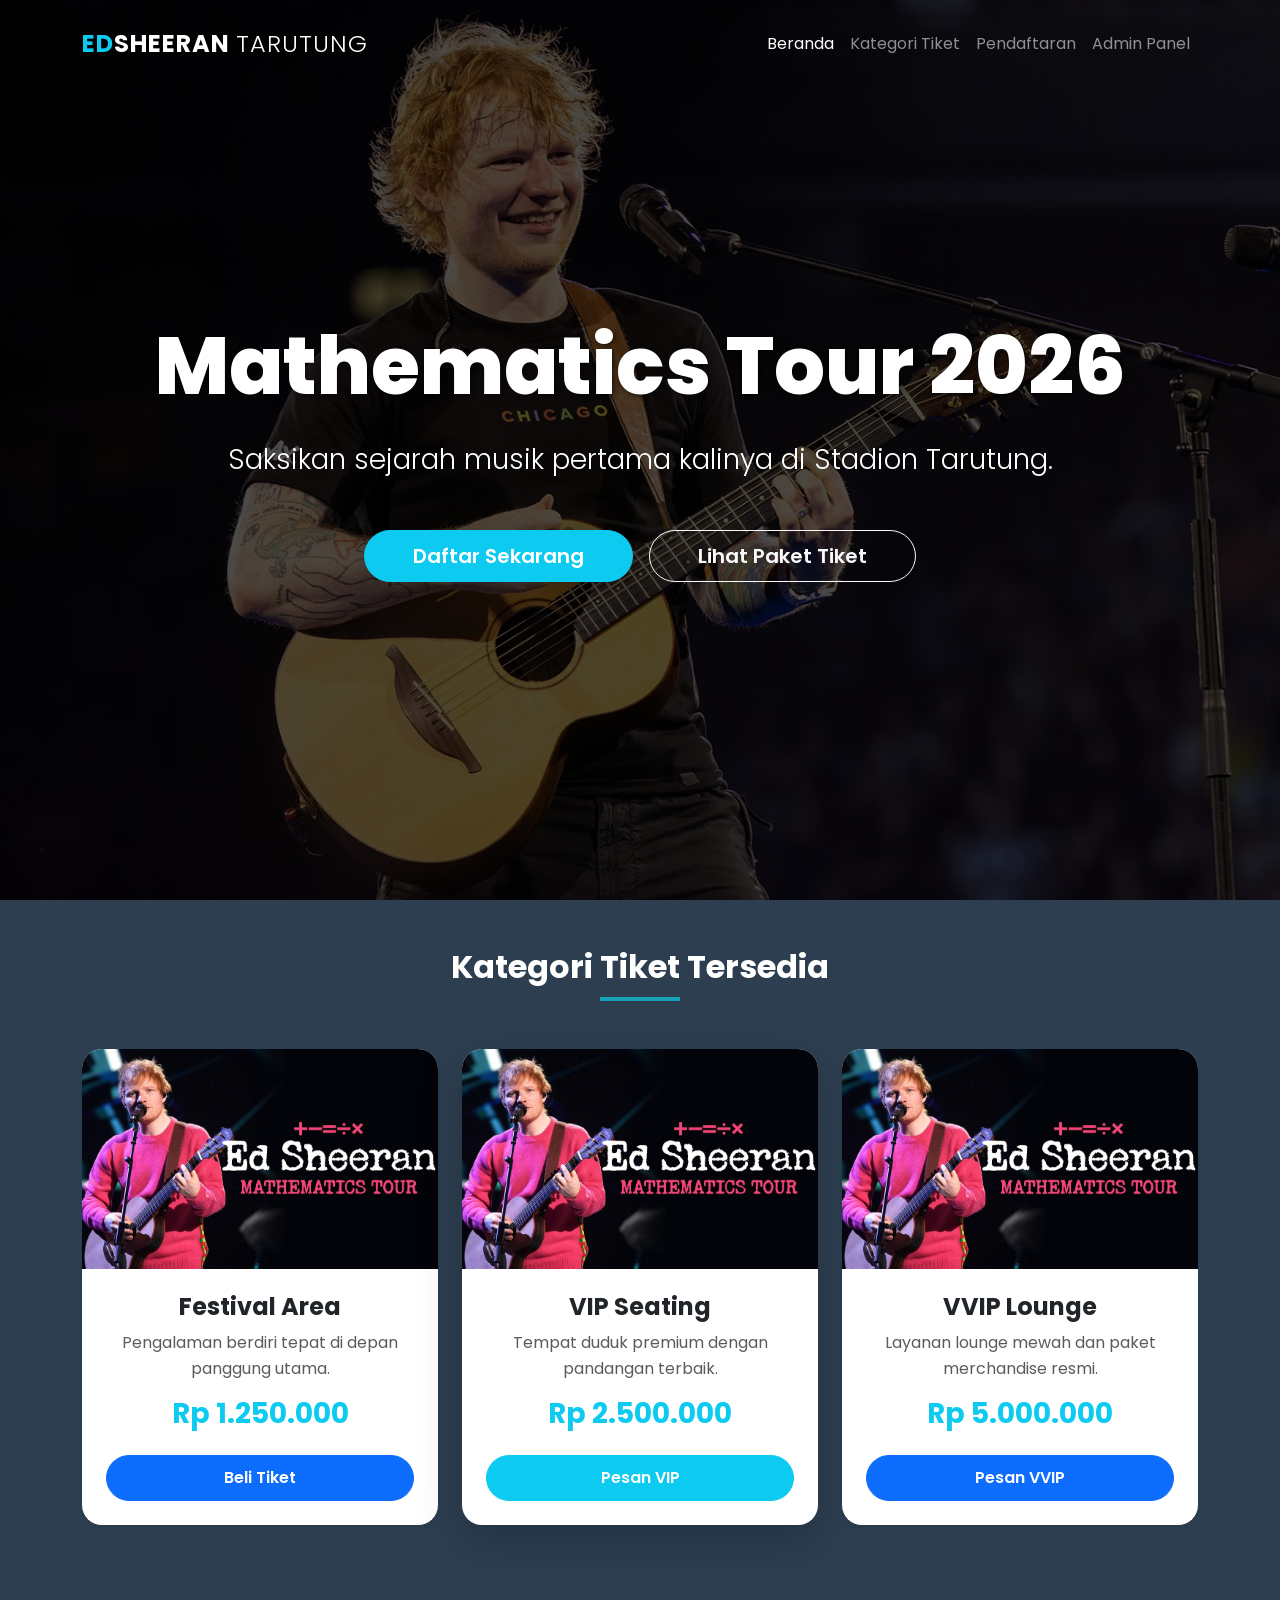
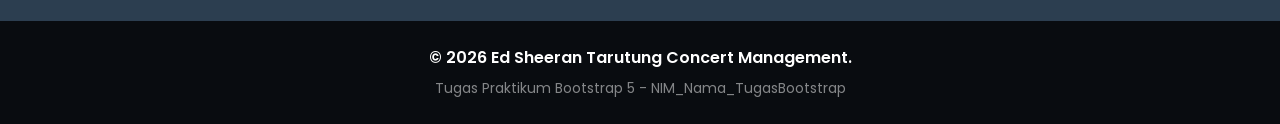
==== index.html @ 990b34ba "Tugas Kelompok 2" ====
<!DOCTYPE html>
<html lang="id">
<head>
    <!-- Pengaturan Meta Data (Self-closing) -->
    <meta charset="UTF-8" />
    <meta name="viewport" content="width=device-width, initial-scale=1.0" />
    <title>Ed Sheeran Live in Tarutung - Beranda</title>
    
    <!-- Memanggil CSS Bootstrap 5 -->
    <link href="https://cdn.jsdelivr.net/npm/bootstrap@5.3.0/dist/css/bootstrap.min.css" rel="stylesheet" />
    <!-- Memanggil Font Poppins -->
    <link href="https://fonts.googleapis.com/css2?family=Poppins:wght@300;400;600;700;800&display=swap" rel="stylesheet" />
    <!-- Menghubungkan file CSS Custom -->
    <link rel="stylesheet" href="css/style.css" />
</head>
<!-- KUNCI PERUBAHAN: Menambahkan class bg-full-image pada body agar gambar hero jadi background seluruh halaman -->
<body class="bg-full-image">

    <!-- NAVBAR: Bagian navigasi yang menempel di atas layar -->
    <nav class="navbar navbar-expand-lg navbar-dark fixed-top" id="mainNav">
        <div class="container">
            <a class="navbar-brand fw-bold" href="#">
                <span class="text-info">ED</span>SHEERAN <span class="fw-light">TARUTUNG</span>
            </a>
            <button class="navbar-toggler" type="button" data-bs-toggle="collapse" data-bs-target="#navbarNav">
                <span class="navbar-toggler-icon"></span>
            </button>
            <div class="collapse navbar-collapse" id="navbarNav">
                <ul class="navbar-nav ms-auto text-center">
                    <li class="nav-item"><a class="nav-link active" href="index.html">Beranda</a></li>
                    <li class="nav-item"><a class="nav-link" href="#tickets">Kategori Tiket</a></li>
                    <li class="nav-item"><a class="nav-link" href="form_pendaftaran.html">Pendaftaran</a></li>
                    <li class="nav-item"><a class="nav-link" href="dashboard.html">Admin Panel</a></li>
                </ul>
            </div>
        </div>
    </nav>

    <!-- HERO SECTION: Bagian banner utama (Sekarang transparan, menampilkan background body) -->
    <section class="hero-section" id="home">
        <div class="container text-center">
            <h1 class="display-1 hero-title mb-4">Mathematics Tour 2026</h1>
            <p class="lead mb-5 fs-3 fw-light">Saksikan sejarah musik pertama kalinya di Stadion Tarutung.</p>
            <div class="d-grid d-sm-flex justify-content-sm-center gap-3">
                <a href="form_pendaftaran.html" class="btn btn-info btn-lg btn-rounded text-white px-5 shadow">Daftar Sekarang</a>
                <a href="#tickets" class="btn btn-outline-light btn-lg btn-rounded px-5">Lihat Paket Tiket</a>
            </div>
        </div>
    </section>

    <!-- MAIN CONTENT: Bagian kartu tiket -->
    <!-- KUNCI PERUBAHAN: Class bg-light DIBUANG agar section ini transparan dan memperlihatkan background body -->
    <section id="tickets" class="py-5">
        <div class="container">
            <div class="text-center mb-5">
                <h2 class="section-title">Kategori Tiket Tersedia</h2>
            </div>
            
            <div class="row g-4 justify-content-center">
                <!-- Kartu 1: Paket Basic (Kartu tetap solid putih) -->
                <div class="col-md-4">
                    <div class="card h-100 shadow-sm border-0">
                        <img src="img/festival.jpg" class="card-img-top" alt="Festival Ticket" onerror="this.src='https://placehold.co/600x400?text=Festival+Area'" />
                        <!-- Teks diatur spesifik menggunakan class text-dark agar terbaca di atas kartu putih -->
                        <div class="card-body p-4 text-center text-dark">
                            <h4 class="card-title fw-bold">Festival Area</h4>
                            <p class="text-muted">Pengalaman berdiri tepat di depan panggung utama.</p>
                            <div class="h3 fw-bold text-info mb-4">Rp 1.250.000</div>
                            <a href="form_pendaftaran.html" class="btn btn-primary w-100 btn-rounded">Beli Tiket</a>
                        </div>
                    </div>
                </div>

                <!-- Kartu 2: Paket VIP (Kartu tetap solid putih) -->
                <div class="col-md-4">
                    <div class="card h-100 border-info border-2 shadow-lg">
                        <img src="img/vip.jpg" class="card-img-top" alt="VIP Ticket" onerror="this.src='https://placehold.co/600x400?text=VIP+Seating'" />
                        <div class="card-body p-4 text-center text-dark">
                            <h4 class="card-title fw-bold">VIP Seating</h4>
                            <p class="text-muted">Tempat duduk premium dengan pandangan terbaik.</p>
                            <div class="h3 fw-bold text-info mb-4">Rp 2.500.000</div>
                            <a href="form_pendaftaran.html" class="btn btn-info text-white w-100 btn-rounded">Pesan VIP</a>
                        </div>
                    </div>
                </div>

                <!-- Kartu 3: Paket VVIP (Kartu tetap solid putih) -->
                <div class="col-md-4">
                    <div class="card h-100 shadow-sm border-0">
                        <img src="img/vvip.jpg" class="card-img-top" alt="VVIP Ticket" onerror="this.src='https://placehold.co/600x400?text=VVIP+Lounge'" />
                        <div class="card-body p-4 text-center text-dark">
                            <h4 class="card-title fw-bold">VVIP Lounge</h4>
                            <p class="text-muted">Layanan lounge mewah dan paket merchandise resmi.</p>
                            <div class="h3 fw-bold text-info mb-4">Rp 5.000.000</div>
                            <a href="form_pendaftaran.html" class="btn btn-primary w-100 btn-rounded">Pesan VVIP</a>
                        </div>
                    </div>
                </div>
            </div>
        </div>
    </section>

    <!-- FOOTER -->
    <!-- Diberikan background hitam semi-transparan (rgba) agar gambar dasar sedikit terlihat -->
    <footer class="py-4 text-center mt-5" style="background-color: rgba(0,0,0,0.8); color: white;">
        <div class="container">
            <p class="mb-1 fw-semibold">&copy; 2026 Ed Sheeran Tarutung Concert Management.</p>
            <small class="text-white-50">Tugas Praktikum Bootstrap 5 - NIM_Nama_TugasBootstrap</small>
        </div>
    </footer>

    <!-- JS Bootstrap -->
    <script src="https://cdn.jsdelivr.net/npm/bootstrap@5.3.0/dist/js/bootstrap.bundle.min.js"></script>
    
    <script>
        const nav = document.getElementById('mainNav');
        window.addEventListener('scroll', () => {
            if (window.scrollY > 100) {
                nav.classList.add('navbar-scrolled');
            } else {
                nav.classList.remove('navbar-scrolled');
            }
        });
    </script>
</body>
</html>
---- css/style.css ----
/* FILE: style.css
   KETERANGAN: Pusat pengaturan gaya (styling) untuk seluruh halaman web.
   TERHUBUNG KE: index.html, form_pendaftaran.html, dan dashboard.html
*/

/* --- 1. VARIABEL & PENGATURAN DASAR --- */
:root {
    --primary-color: #17a2b8;   /* Warna biru info */
    --secondary-color: #1a1a1a; /* Warna hitam pekat */
    --accent-color: #ffc107;    /* Warna kuning aksen */
}

body {
    font-family: 'Poppins', sans-serif;
    color: #333;
    line-height: 1.6;
    background-color: #f8f9fa; /* Latar belakang default untuk halaman form & dashboard */
}

/* --- 2. PENGATURAN BACKGROUND LANDING PAGE --- */
/* Class ini dipasang di tag <body> pada index.html agar gambar menutupi seluruh halaman dasar */
body.bg-full-image {
    background: linear-gradient(rgba(0,0,0,0.7), rgba(0,0,0,0.7)), 
                url('../img/hero-bg.jpg'); 
    background-size: cover;
    background-position: center center;
    background-attachment: fixed; /* Gambar diam saat halaman di-scroll */
    background-repeat: no-repeat;
    color: white; /* Mengubah teks dasar menjadi putih agar kontras dengan background gelap */
}

/* Fallback jika gambar tidak ada */
body.bg-full-image:not([style*="url"]) {
    background-color: #2c3e50;
}

/* --- 3. GAYA NAVBAR (NAVIGASI) --- */
.navbar {
    transition: all 0.5s ease-in-out;
    padding: 20px 0;
}

.navbar.navbar-scrolled {
    background-color: var(--secondary-color) !important;
    padding: 10px 0;
    box-shadow: 0 4px 12px rgba(0,0,0,0.5);
}

.navbar-brand {
    font-size: 1.5rem;
    letter-spacing: 1px;
}

/* --- 4. GAYA HERO SECTION --- */
.hero-section {
    height: 100vh; /* Tinggi penuh 1 layar */
    display: flex;
    align-items: center;
    /* Background sudah dipindah ke body.bg-full-image */
}

.hero-title {
    font-weight: 800;
    text-shadow: 2px 2px 4px rgba(0,0,0,0.5);
}

/* --- 5. GAYA KARTU (CARD) --- */
.card {
    border: none;
    transition: all 0.3s ease;
    border-radius: 20px;
    overflow: hidden;
    /* Kartu diatur eksplisit menjadi putih agar tidak transparan */
    background-color: #ffffff !important; 
    color: #333 !important; /* Teks di dalam kartu tetap gelap */
}

.card:hover {
    transform: translateY(-15px);
    box-shadow: 0 15px 30px rgba(0,0,0,0.3);
}

.card-img-top {
    height: 220px;
    object-fit: cover;
}

.btn-rounded {
    border-radius: 50px;
    padding: 10px 30px;
    font-weight: 600;
}

/* --- 6. GAYA HALAMAN PENDAFTARAN (form_pendaftaran.html) --- */
.registration-container {
    padding: 100px 0 50px;
}

.registration-card {
    background: white;
    border-radius: 20px;
    padding: 40px;
    box-shadow: 0 10px 30px rgba(0,0,0,0.05);
}

.form-label {
    font-weight: 600;
    margin-bottom: 0.5rem;
}

/* --- 7. GAYA SIDEBAR DASHBOARD (dashboard.html) --- */
.sidebar {
    position: fixed;
    top: 0;
    bottom: 0;
    left: 0;
    z-index: 100;
    padding: 0;
    background-color: #212529;
    color: white;
    min-height: 100vh;
}

.brand-logo {
    padding: 25px;
    font-weight: 700;
    border-bottom: 1px solid rgba(255, 255, 255, 0.1);
    margin-bottom: 20px;
}

.nav-link-custom {
    font-weight: 500;
    color: rgba(255, 255, 255, 0.7);
    padding: 12px 20px;
    text-decoration: none;
    display: block;
    margin: 4px 15px;
    border-radius: 8px;
    transition: 0.2s;
}

.nav-link-custom:hover, .nav-link-custom.active {
    color: #fff;
    background-color: var(--primary-color);
}

.main-content {
    padding: 30px;
}

.card-stat {
    border-radius: 12px;
    border: none;
    transition: transform 0.2s;
}

.card-stat:hover {
    transform: scale(1.05);
}

@media (max-width: 767.98px) {
    .sidebar { 
        position: static;
        min-height: auto;
    }
}

/* --- 8. UTILITAS SECTION --- */
section {
    padding: 80px 0;
}

.section-title {
    font-weight: 700;
    position: relative;
    padding-bottom: 15px;
    margin-bottom: 30px;
    color: white; /* Judul section di landing page menjadi putih */
}

.section-title::after {
    content: '';
    position: absolute;
    bottom: 0;
    left: 50%;
    transform: translateX(-50%);
    width: 80px;
    height: 4px;
    background-color: var(--primary-color);
}
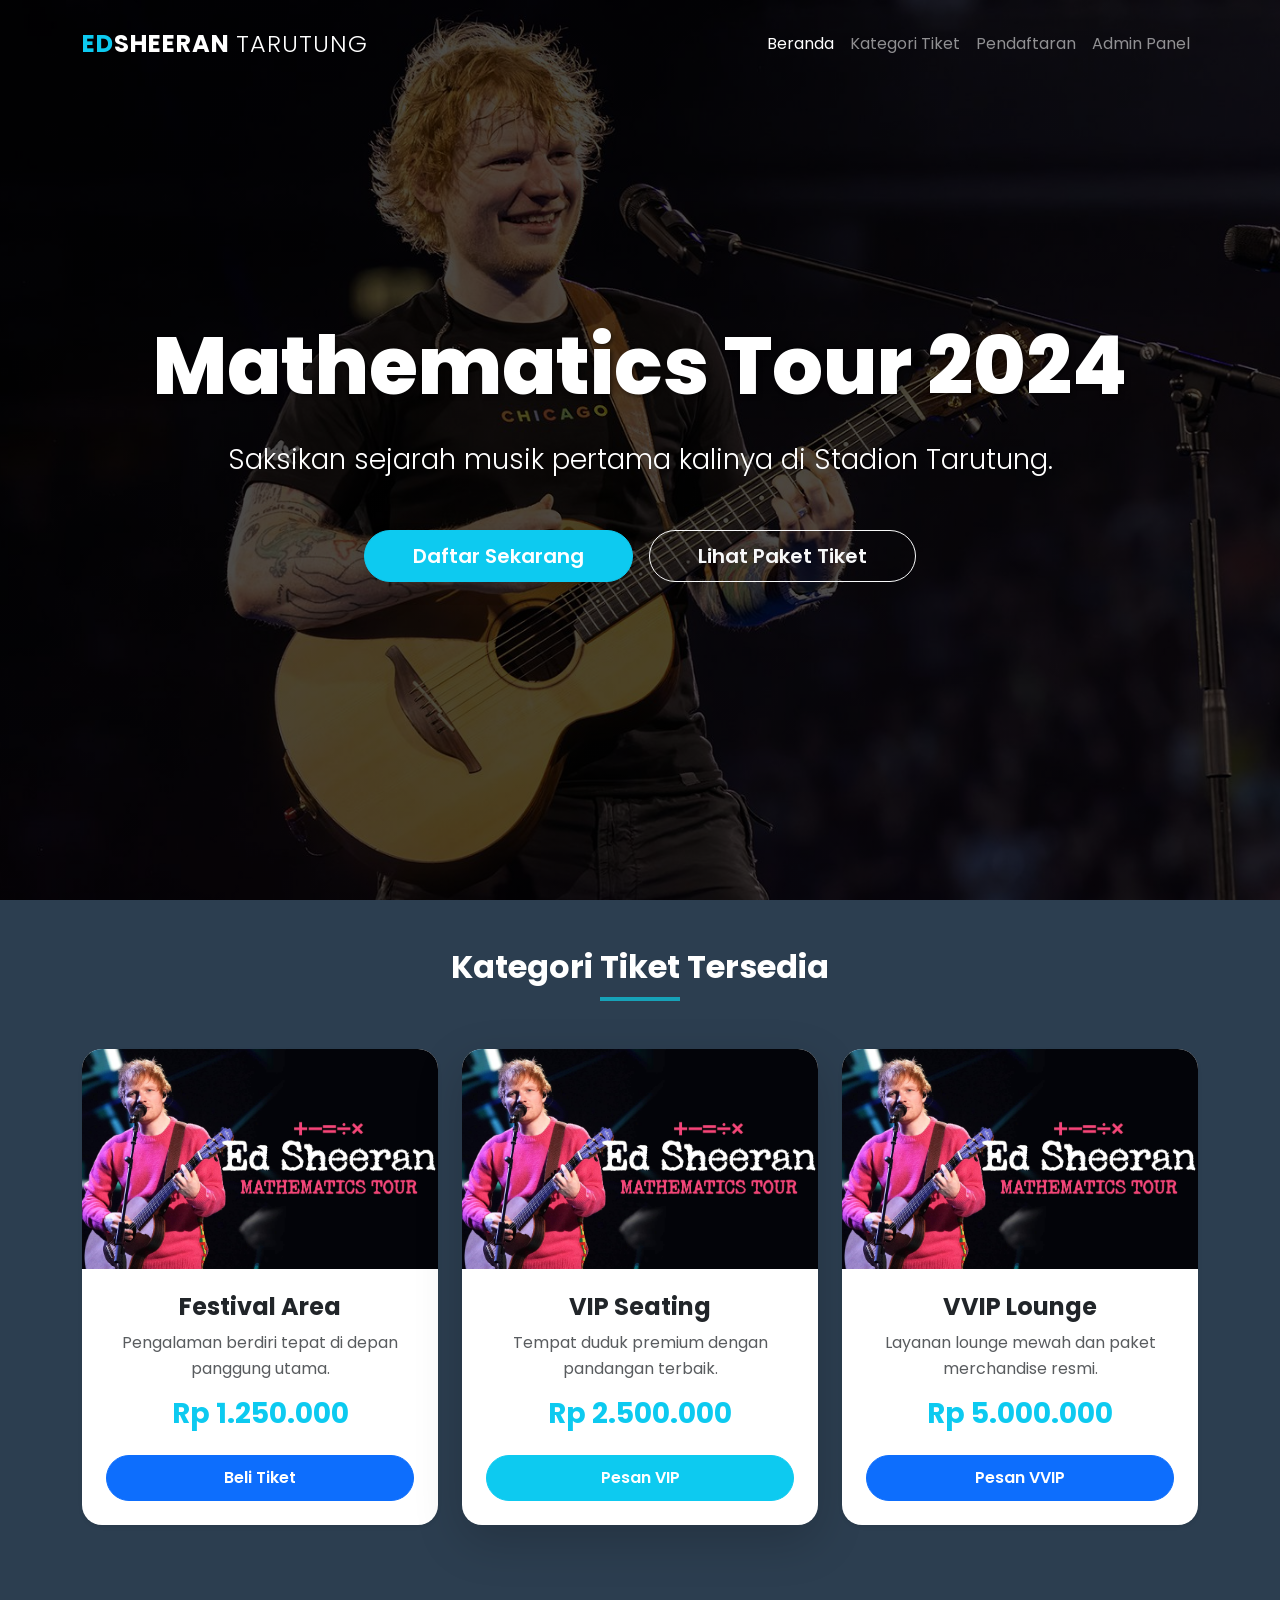
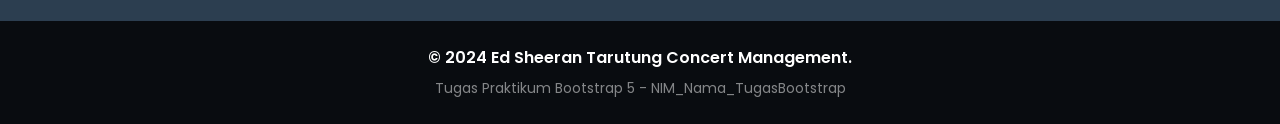
==== commit c7634d3c: "Perubahan pada Tugas Yoga" ====
--- a/index.html
+++ b/index.html
@@ -1,28 +1,27 @@
 <!DOCTYPE html>
 <html lang="id">
 <head>
-    <!-- Pengaturan Meta Data (Self-closing) -->
-    <meta charset="UTF-8" />
-    <meta name="viewport" content="width=device-width, initial-scale=1.0" />
+    <!-- Pengaturan Meta Data (Tanpa garis miring di akhir sesuai standar HTML5) -->
+    <meta charset="UTF-8">
+    <meta name="viewport" content="width=device-width, initial-scale=1.0">
     <title>Ed Sheeran Live in Tarutung - Beranda</title>
     
     <!-- Memanggil CSS Bootstrap 5 -->
-    <link href="https://cdn.jsdelivr.net/npm/bootstrap@5.3.0/dist/css/bootstrap.min.css" rel="stylesheet" />
+    <link href="https://cdn.jsdelivr.net/npm/bootstrap@5.3.0/dist/css/bootstrap.min.css" rel="stylesheet">
     <!-- Memanggil Font Poppins -->
-    <link href="https://fonts.googleapis.com/css2?family=Poppins:wght@300;400;600;700;800&display=swap" rel="stylesheet" />
+    <link href="https://fonts.googleapis.com/css2?family=Poppins:wght@300;400;600;700;800&display=swap" rel="stylesheet">
     <!-- Menghubungkan file CSS Custom -->
-    <link rel="stylesheet" href="css/style.css" />
+    <link rel="stylesheet" href="css/style.css">
 </head>
-<!-- KUNCI PERUBAHAN: Menambahkan class bg-full-image pada body agar gambar hero jadi background seluruh halaman -->
 <body class="bg-full-image">
 
-    <!-- NAVBAR: Bagian navigasi yang menempel di atas layar -->
+    <!-- NAVBAR: Bagian navigasi -->
     <nav class="navbar navbar-expand-lg navbar-dark fixed-top" id="mainNav">
         <div class="container">
             <a class="navbar-brand fw-bold" href="#">
                 <span class="text-info">ED</span>SHEERAN <span class="fw-light">TARUTUNG</span>
             </a>
-            <button class="navbar-toggler" type="button" data-bs-toggle="collapse" data-bs-target="#navbarNav">
+            <button class="navbar-toggler" type="button" data-bs-toggle="collapse" data-bs-target="#navbarNav" aria-label="Toggle navigation">
                 <span class="navbar-toggler-icon"></span>
             </button>
             <div class="collapse navbar-collapse" id="navbarNav">
@@ -36,10 +35,11 @@
         </div>
     </nav>
 
-    <!-- HERO SECTION: Bagian banner utama (Sekarang transparan, menampilkan background body) -->
+    <!-- HERO SECTION -->
     <section class="hero-section" id="home">
         <div class="container text-center">
-            <h1 class="display-1 hero-title mb-4">Mathematics Tour 2026</h1>
+            <!-- H1 adalah hierarki judul tertinggi -->
+            <h1 class="display-1 hero-title mb-4">Mathematics Tour 2024</h1>
             <p class="lead mb-5 fs-3 fw-light">Saksikan sejarah musik pertama kalinya di Stadion Tarutung.</p>
             <div class="d-grid d-sm-flex justify-content-sm-center gap-3">
                 <a href="form_pendaftaran.html" class="btn btn-info btn-lg btn-rounded text-white px-5 shadow">Daftar Sekarang</a>
@@ -48,22 +48,23 @@
         </div>
     </section>
 
-    <!-- MAIN CONTENT: Bagian kartu tiket -->
-    <!-- KUNCI PERUBAHAN: Class bg-light DIBUANG agar section ini transparan dan memperlihatkan background body -->
+    <!-- MAIN CONTENT -->
     <section id="tickets" class="py-5">
         <div class="container">
             <div class="text-center mb-5">
+                <!-- H2 mengikuti H1 secara berurutan -->
                 <h2 class="section-title">Kategori Tiket Tersedia</h2>
             </div>
             
             <div class="row g-4 justify-content-center">
-                <!-- Kartu 1: Paket Basic (Kartu tetap solid putih) -->
+                <!-- Kartu 1: Paket Basic -->
                 <div class="col-md-4">
                     <div class="card h-100 shadow-sm border-0">
-                        <img src="img/festival.jpg" class="card-img-top" alt="Festival Ticket" onerror="this.src='https://placehold.co/600x400?text=Festival+Area'" />
-                        <!-- Teks diatur spesifik menggunakan class text-dark agar terbaca di atas kartu putih -->
+                        <!-- Tag img diperbaiki tanpa garis miring di akhir -->
+                        <img src="img/festival.jpg" class="card-img-top" alt="Festival Ticket" onerror="this.src='https://placehold.co/600x400?text=Festival+Area'">
                         <div class="card-body p-4 text-center text-dark">
-                            <h4 class="card-title fw-bold">Festival Area</h4>
+                            <!-- H3 mengikuti H2. Class 'h4' dipakai hanya untuk memanipulasi ukuran font -->
+                            <h3 class="card-title fw-bold h4">Festival Area</h3>
                             <p class="text-muted">Pengalaman berdiri tepat di depan panggung utama.</p>
                             <div class="h3 fw-bold text-info mb-4">Rp 1.250.000</div>
                             <a href="form_pendaftaran.html" class="btn btn-primary w-100 btn-rounded">Beli Tiket</a>
@@ -71,12 +72,12 @@
                     </div>
                 </div>
 
-                <!-- Kartu 2: Paket VIP (Kartu tetap solid putih) -->
+                <!-- Kartu 2: Paket VIP -->
                 <div class="col-md-4">
                     <div class="card h-100 border-info border-2 shadow-lg">
-                        <img src="img/vip.jpg" class="card-img-top" alt="VIP Ticket" onerror="this.src='https://placehold.co/600x400?text=VIP+Seating'" />
+                        <img src="img/vip.jpg" class="card-img-top" alt="VIP Ticket" onerror="this.src='https://placehold.co/600x400?text=VIP+Seating'">
                         <div class="card-body p-4 text-center text-dark">
-                            <h4 class="card-title fw-bold">VIP Seating</h4>
+                            <h3 class="card-title fw-bold h4">VIP Seating</h3>
                             <p class="text-muted">Tempat duduk premium dengan pandangan terbaik.</p>
                             <div class="h3 fw-bold text-info mb-4">Rp 2.500.000</div>
                             <a href="form_pendaftaran.html" class="btn btn-info text-white w-100 btn-rounded">Pesan VIP</a>
@@ -84,12 +85,12 @@
                     </div>
                 </div>
 
-                <!-- Kartu 3: Paket VVIP (Kartu tetap solid putih) -->
+                <!-- Kartu 3: Paket VVIP -->
                 <div class="col-md-4">
                     <div class="card h-100 shadow-sm border-0">
-                        <img src="img/vvip.jpg" class="card-img-top" alt="VVIP Ticket" onerror="this.src='https://placehold.co/600x400?text=VVIP+Lounge'" />
+                        <img src="img/vvip.jpg" class="card-img-top" alt="VVIP Ticket" onerror="this.src='https://placehold.co/600x400?text=VVIP+Lounge'">
                         <div class="card-body p-4 text-center text-dark">
-                            <h4 class="card-title fw-bold">VVIP Lounge</h4>
+                            <h3 class="card-title fw-bold h4">VVIP Lounge</h3>
                             <p class="text-muted">Layanan lounge mewah dan paket merchandise resmi.</p>
                             <div class="h3 fw-bold text-info mb-4">Rp 5.000.000</div>
                             <a href="form_pendaftaran.html" class="btn btn-primary w-100 btn-rounded">Pesan VVIP</a>
@@ -101,17 +102,14 @@
     </section>
 
     <!-- FOOTER -->
-    <!-- Diberikan background hitam semi-transparan (rgba) agar gambar dasar sedikit terlihat -->
     <footer class="py-4 text-center mt-5" style="background-color: rgba(0,0,0,0.8); color: white;">
         <div class="container">
-            <p class="mb-1 fw-semibold">&copy; 2026 Ed Sheeran Tarutung Concert Management.</p>
+            <p class="mb-1 fw-semibold">&copy; 2024 Ed Sheeran Tarutung Concert Management.</p>
             <small class="text-white-50">Tugas Praktikum Bootstrap 5 - NIM_Nama_TugasBootstrap</small>
         </div>
     </footer>
 
-    <!-- JS Bootstrap -->
     <script src="https://cdn.jsdelivr.net/npm/bootstrap@5.3.0/dist/js/bootstrap.bundle.min.js"></script>
-    
     <script>
         const nav = document.getElementById('mainNav');
         window.addEventListener('scroll', () => {
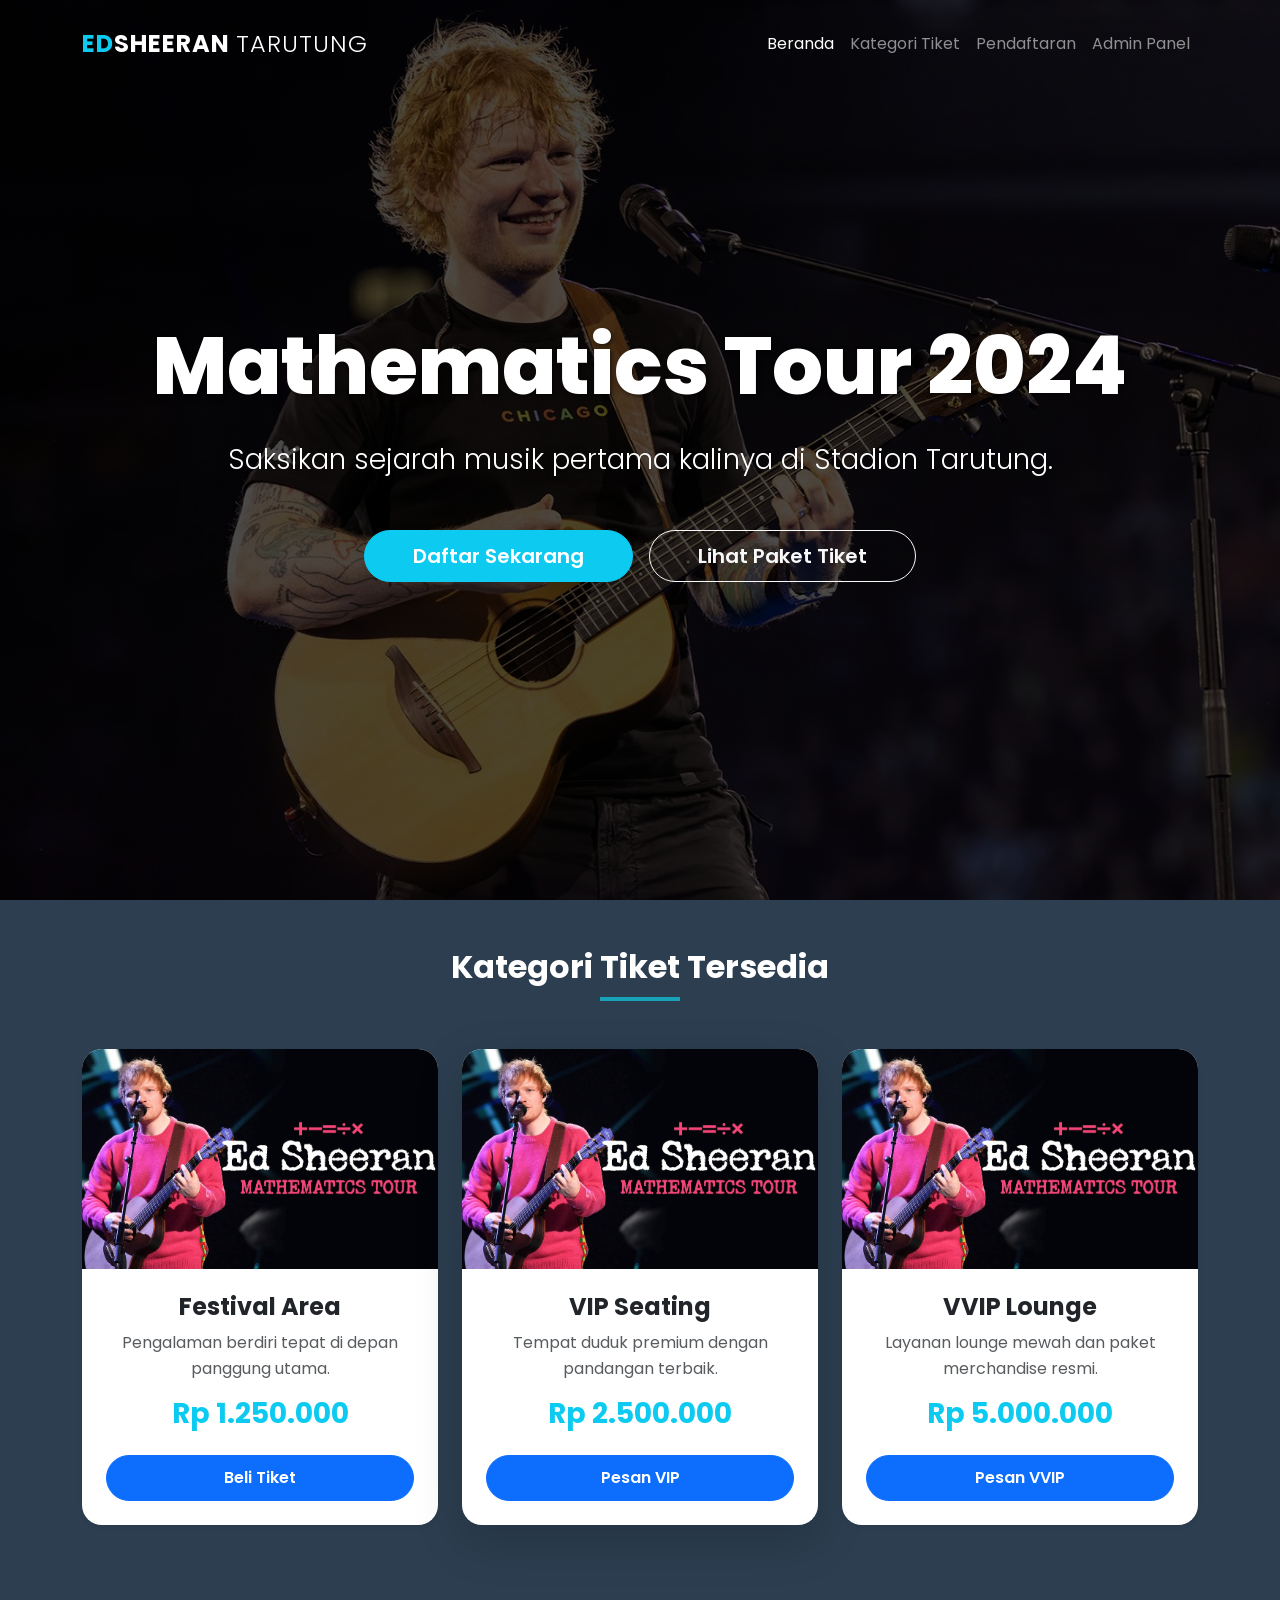
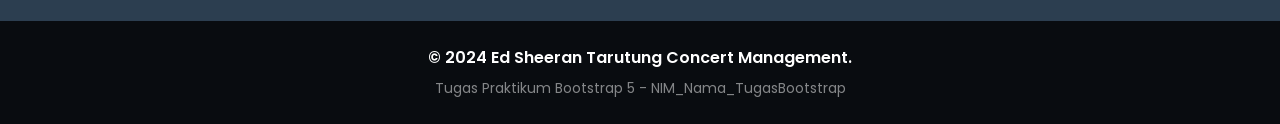
==== commit 6efcedb6: "Perbaikan lagi" ====
--- a/index.html
+++ b/index.html
@@ -80,7 +80,7 @@
                             <h3 class="card-title fw-bold h4">VIP Seating</h3>
                             <p class="text-muted">Tempat duduk premium dengan pandangan terbaik.</p>
                             <div class="h3 fw-bold text-info mb-4">Rp 2.500.000</div>
-                            <a href="form_pendaftaran.html" class="btn btn-info text-white w-100 btn-rounded">Pesan VIP</a>
+                            <a href="form_pendaftaran.html" class="btn btn-primary w-100 btn-rounded">Pesan VIP</a>
                         </div>
                     </div>
                 </div>
--- a/css/style.css
+++ b/css/style.css
@@ -1,40 +1,31 @@
-/* FILE: style.css
-   KETERANGAN: Pusat pengaturan gaya (styling) untuk seluruh halaman web.
-   TERHUBUNG KE: index.html, form_pendaftaran.html, dan dashboard.html
-*/
-
-/* --- 1. VARIABEL & PENGATURAN DASAR --- */
+/* --- PENGATURAN DASAR & VARIABEL --- */
 :root {
-    --primary-color: #17a2b8;   /* Warna biru info */
-    --secondary-color: #1a1a1a; /* Warna hitam pekat */
-    --accent-color: #ffc107;    /* Warna kuning aksen */
+    --primary-color: #17a2b8;
+    --secondary-color: #1a1a1a;
+    --accent-color: #ffc107;
 }
 
 body {
     font-family: 'Poppins', sans-serif;
     color: #333;
     line-height: 1.6;
-    background-color: #f8f9fa; /* Latar belakang default untuk halaman form & dashboard */
 }
 
-/* --- 2. PENGATURAN BACKGROUND LANDING PAGE --- */
-/* Class ini dipasang di tag <body> pada index.html agar gambar menutupi seluruh halaman dasar */
+/* --- BACKGROUND LANDING PAGE KHUSUS (index.html) --- */
 body.bg-full-image {
     background: linear-gradient(rgba(0,0,0,0.7), rgba(0,0,0,0.7)), 
                 url('../img/hero-bg.jpg'); 
     background-size: cover;
     background-position: center center;
-    background-attachment: fixed; /* Gambar diam saat halaman di-scroll */
+    background-attachment: fixed;
     background-repeat: no-repeat;
-    color: white; /* Mengubah teks dasar menjadi putih agar kontras dengan background gelap */
+    color: white; 
 }
-
-/* Fallback jika gambar tidak ada */
 body.bg-full-image:not([style*="url"]) {
     background-color: #2c3e50;
 }
 
-/* --- 3. GAYA NAVBAR (NAVIGASI) --- */
+/* --- NAVBAR (index.html & form_pendaftaran.html) --- */
 .navbar {
     transition: all 0.5s ease-in-out;
     padding: 20px 0;
@@ -51,12 +42,11 @@
     letter-spacing: 1px;
 }
 
-/* --- 4. GAYA HERO SECTION --- */
+/* --- HERO SECTION --- */
 .hero-section {
-    height: 100vh; /* Tinggi penuh 1 layar */
+    height: 100vh;
     display: flex;
     align-items: center;
-    /* Background sudah dipindah ke body.bg-full-image */
 }
 
 .hero-title {
@@ -64,15 +54,14 @@
     text-shadow: 2px 2px 4px rgba(0,0,0,0.5);
 }
 
-/* --- 5. GAYA KARTU (CARD) --- */
+/* --- CARD KOMPONEN (Tugas 1 & Tugas 3) --- */
 .card {
     border: none;
     transition: all 0.3s ease;
     border-radius: 20px;
     overflow: hidden;
-    /* Kartu diatur eksplisit menjadi putih agar tidak transparan */
     background-color: #ffffff !important; 
-    color: #333 !important; /* Teks di dalam kartu tetap gelap */
+    color: #333 !important;
 }
 
 .card:hover {
@@ -91,7 +80,7 @@
     font-weight: 600;
 }
 
-/* --- 6. GAYA HALAMAN PENDAFTARAN (form_pendaftaran.html) --- */
+/* --- FORM PENDAFTARAN (Tugas 2) --- */
 .registration-container {
     padding: 100px 0 50px;
 }
@@ -108,24 +97,20 @@
     margin-bottom: 0.5rem;
 }
 
-/* --- 7. GAYA SIDEBAR DASHBOARD (dashboard.html) --- */
+/* --- LAYOUT SIDEBAR DASHBOARD (Tugas 3) --- */
+/* Menggunakan position sticky agar flow grid col-md-3 tetap rapi */
 .sidebar {
-    position: fixed;
+    position: sticky;
     top: 0;
-    bottom: 0;
-    left: 0;
-    z-index: 100;
-    padding: 0;
-    background-color: #212529;
-    color: white;
-    min-height: 100vh;
+    height: 100vh;
+    overflow-x: hidden;
+    overflow-y: auto; /* Bisa di-scroll jika menu terlalu panjang */
 }
 
-.brand-logo {
-    padding: 25px;
-    font-weight: 700;
-    border-bottom: 1px solid rgba(255, 255, 255, 0.1);
-    margin-bottom: 20px;
+/* Tombol hamburger hanya di layar <768px */
+.navbar-toggler {
+    right: 1rem;
+    top: 0.75rem;
 }
 
 .nav-link-custom {
@@ -145,9 +130,10 @@
 }
 
 .main-content {
-    padding: 30px;
+    min-height: 100vh;
 }
 
+/* Animasi untuk kartu statistik dashboard */
 .card-stat {
     border-radius: 12px;
     border: none;
@@ -158,14 +144,22 @@
     transform: scale(1.05);
 }
 
+/* Responsivitas Mobile untuk Dashboard */
 @media (max-width: 767.98px) {
+    /* Navbar header untuk mobile harus fixed di atas */
+    header.sticky-top {
+        position: sticky;
+        top: 0;
+        z-index: 1020;
+    }
     .sidebar { 
         position: static;
-        min-height: auto;
+        height: auto;
+        padding-top: 10px;
     }
 }
 
-/* --- 8. UTILITAS SECTION --- */
+/* --- UTILITAS SECTION --- */
 section {
     padding: 80px 0;
 }
@@ -175,7 +169,7 @@
     position: relative;
     padding-bottom: 15px;
     margin-bottom: 30px;
-    color: white; /* Judul section di landing page menjadi putih */
+    color: white; 
 }
 
 .section-title::after {
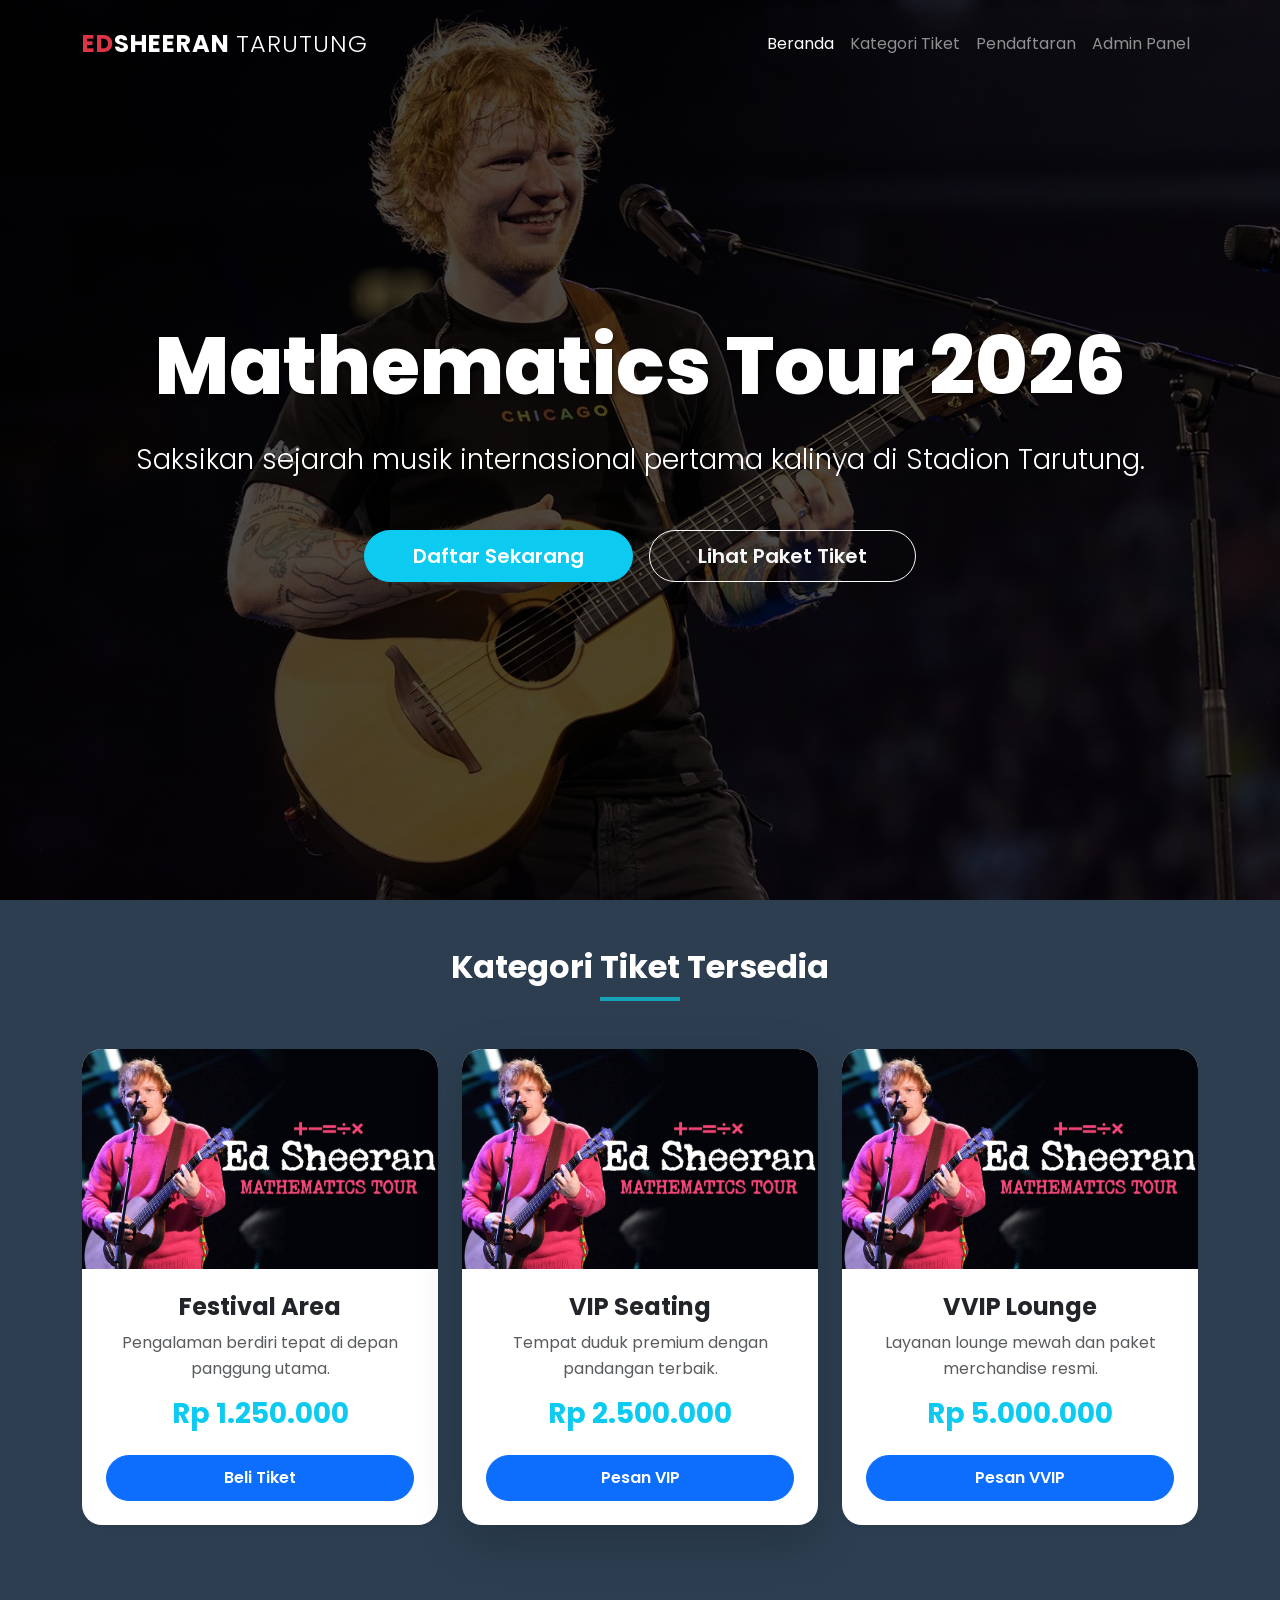
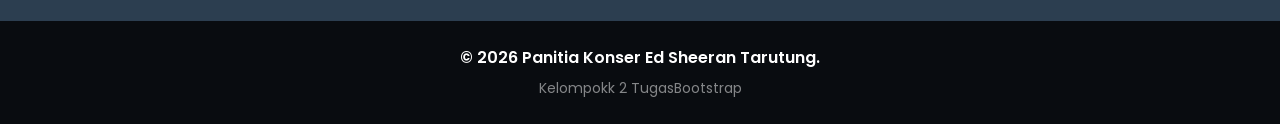
==== commit 81d8f9f9: "Kelompok 2 : Yoga, Frido, Cristiana" ====
--- a/index.html
+++ b/index.html
@@ -4,7 +4,7 @@
     <!-- Pengaturan Meta Data (Tanpa garis miring di akhir sesuai standar HTML5) -->
     <meta charset="UTF-8">
     <meta name="viewport" content="width=device-width, initial-scale=1.0">
-    <title>Ed Sheeran Live in Tarutung - Beranda</title>
+    <title>Konser Ed Sheeran di Tarutung 🤣</title>
     
     <!-- Memanggil CSS Bootstrap 5 -->
     <link href="https://cdn.jsdelivr.net/npm/bootstrap@5.3.0/dist/css/bootstrap.min.css" rel="stylesheet">
@@ -19,7 +19,7 @@
     <nav class="navbar navbar-expand-lg navbar-dark fixed-top" id="mainNav">
         <div class="container">
             <a class="navbar-brand fw-bold" href="#">
-                <span class="text-info">ED</span>SHEERAN <span class="fw-light">TARUTUNG</span>
+                <span class="text-danger">ED</span>SHEERAN <span class="fw-light">TARUTUNG</span>
             </a>
             <button class="navbar-toggler" type="button" data-bs-toggle="collapse" data-bs-target="#navbarNav" aria-label="Toggle navigation">
                 <span class="navbar-toggler-icon"></span>
@@ -39,8 +39,8 @@
     <section class="hero-section" id="home">
         <div class="container text-center">
             <!-- H1 adalah hierarki judul tertinggi -->
-            <h1 class="display-1 hero-title mb-4">Mathematics Tour 2024</h1>
-            <p class="lead mb-5 fs-3 fw-light">Saksikan sejarah musik pertama kalinya di Stadion Tarutung.</p>
+            <h1 class="display-1 hero-title mb-4">Mathematics Tour 2026</h1>
+            <p class="lead mb-5 fs-3 fw-light">Saksikan sejarah musik internasional pertama kalinya di Stadion Tarutung.</p>
             <div class="d-grid d-sm-flex justify-content-sm-center gap-3">
                 <a href="form_pendaftaran.html" class="btn btn-info btn-lg btn-rounded text-white px-5 shadow">Daftar Sekarang</a>
                 <a href="#tickets" class="btn btn-outline-light btn-lg btn-rounded px-5">Lihat Paket Tiket</a>
@@ -104,8 +104,8 @@
     <!-- FOOTER -->
     <footer class="py-4 text-center mt-5" style="background-color: rgba(0,0,0,0.8); color: white;">
         <div class="container">
-            <p class="mb-1 fw-semibold">&copy; 2024 Ed Sheeran Tarutung Concert Management.</p>
-            <small class="text-white-50">Tugas Praktikum Bootstrap 5 - NIM_Nama_TugasBootstrap</small>
+            <p class="mb-1 fw-semibold">&copy; 2026 Panitia Konser Ed Sheeran Tarutung.</p>
+            <small class="text-white-50">Kelompokk 2 TugasBootstrap</small>
         </div>
     </footer>
 
